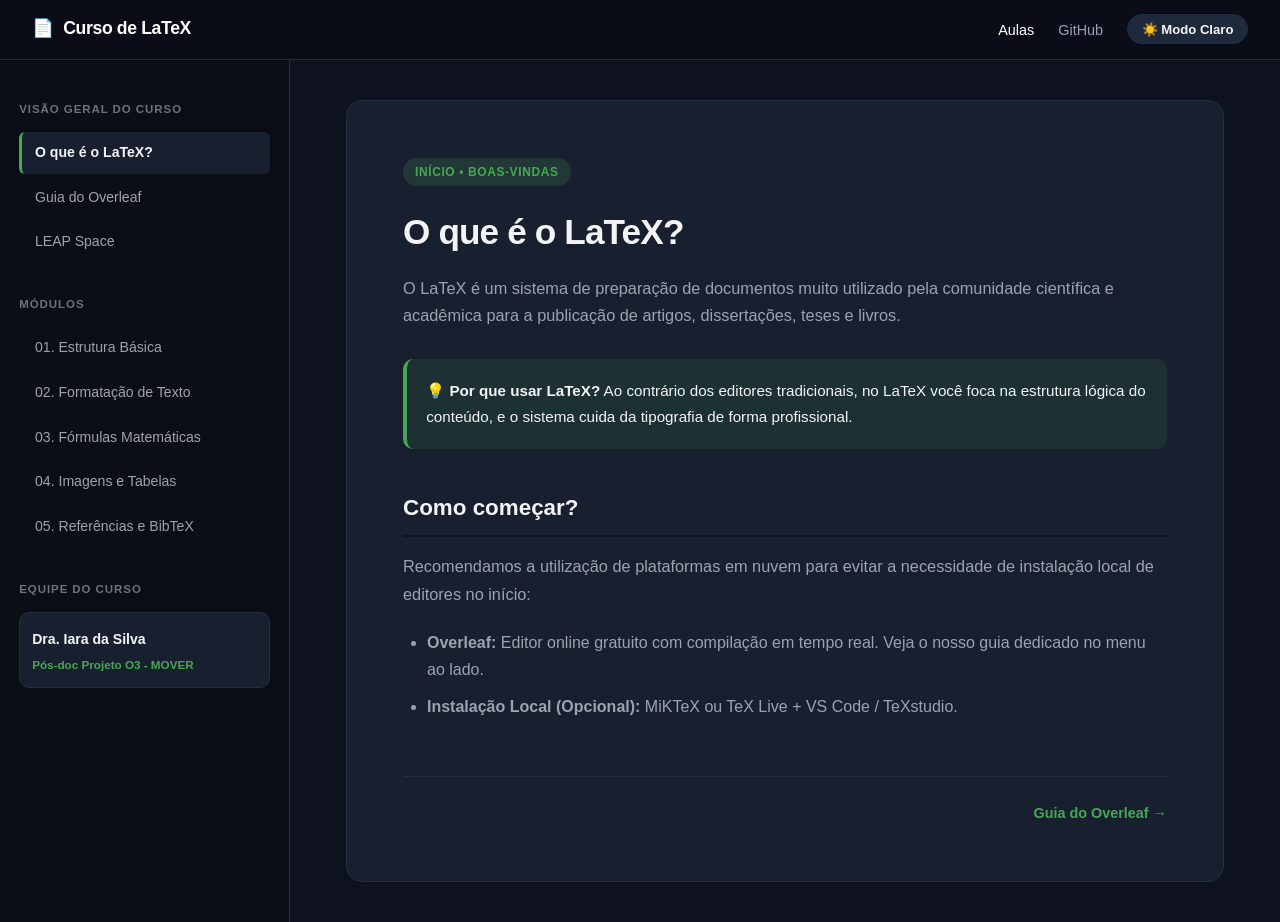
==== index.html @ 72838139 "Update index.html" ====
<!DOCTYPE html>
<html lang="pt-BR">
<head>
    <meta charset="UTF-8">
    <meta name="viewport" content="width=device-width, initial-scale=1.0">
    <title>Curso de LaTeX - Introdução</title>
    <link rel="stylesheet" href="styles.css">
</head>
<body>

    <header class="navbar">
        <div class="nav-container">
            <a href="index.html" class="logo">📄 <span>Curso de LaTeX</span></a>
            <ul class="nav-links">
                <li><a href="index.html" class="active">Aulas</a></li>
                <li><a href="https://github.com/iaradasilva/curso_latex" target="_blank">GitHub</a></li>
                <li><button id="theme-toggle" class="theme-btn" onclick="toggleTheme()">☀️ Modo Claro</button></li>
            </ul>
        </div>
    </header>

    <div class="course-layout">
        
        <aside class="sidebar">
            <div class="sidebar-section">
                <h3 class="sidebar-title">VISÃO GERAL DO CURSO</h3>
                <ul class="sidebar-menu">
                    <li><a href="index.html" class="active">O que é o LaTeX?</a></li>
                    <li><a href="overleaf.html">Guia do Overleaf</a></li>
                    <li><a href="leapspace.html">LEAP Space</a></li>
                </ul>
            </div>
            
            <div class="sidebar-section">
                <h3 class="sidebar-title">MÓDULOS</h3>
                <ul class="sidebar-menu">
                    <li><a href="modulo1.html">01. Estrutura Básica</a></li>
                    <li><a href="modulo2.html">02. Formatação de Texto</a></li>
                    <li><a href="modulo3.html">03. Fórmulas Matemáticas</a></li>
                    <li><a href="modulo4.html">04. Imagens e Tabelas</a></li>
                    <li><a href="modulo5.html">05. Referências e BibTeX</a></li>
                </ul>
            </div>

            <div class="sidebar-section">
                <h3 class="sidebar-title">EQUIPE DO CURSO</h3>
                <div class="team-container">
                    <div class="team-card">
                        <div class="team-info">
                            <a href="http://lattes.cnpq.br/3243591335541060" target="_blank" style="text-decoration: none;">
                                <span class="team-name">Dra. Iara da Silva</span>
                            </a>
                            <span class="team-role">Pós-doc Projeto O3 - MOVER</span>
                        </div>
                    </div>
                </div>
            </div>
        </aside>

        <main class="content-area">
            <div class="card-container">
                <span class="badge badge-green">INÍCIO • BOAS-VINDAS</span>
                <h1>O que é o LaTeX?</h1>
                <p>O LaTeX é um sistema de preparação de documentos muito utilizado pela comunidade científica e acadêmica para a publicação de artigos, dissertações, teses e livros.</p>
                
                <div class="callout callout-tip">
                    💡 <strong>Por que usar LaTeX?</strong> Ao contrário dos editores tradicionais, no LaTeX você foca na estrutura lógica do conteúdo, e o sistema cuida da tipografia de forma profissional.
                </div>

                <h2>Como começar?</h2>
                <p>Recomendamos a utilização de plataformas em nuvem para evitar a necessidade de instalação local de editores no início:</p>
                <ul>
                    <li><strong>Overleaf:</strong> Editor online gratuito com compilação em tempo real. Veja o nosso guia dedicado no menu ao lado.</li>
                    <li><strong>Instalação Local (Opcional):</strong> MiKTeX ou TeX Live + VS Code / TeXstudio.</li>
                </ul>

                <div class="lesson-footer">
                    <span></span>
                    <a href="overleaf.html">Guia do Overleaf &rarr;</a>
                </div>
            </div>
        </main>

    </div>

    <script src="script.js"></script>
</body>
</html>
---- styles.css ----
/* ==========================================
   VARIAVEIS DE CORES (TEMA ESCURO - PADRÃO)
   ========================================== */
:root {
    --bg-main: #0E131F;
    --bg-card: #182030;
    --bg-sidebar: #0B0E17;
    --text-primary: #F3F4F6;
    --text-secondary: #9CA3AF;
    --text-muted: #6B7280;
    
    --accent-green: #47A853;
    --accent-green-glow: rgba(71, 168, 83, 0.18);
    --accent-green-hover: #3B9144;
    
    --border-color: #242E42;
    --code-bg: #111724;
    --code-border: #2D3A52;
    --code-text: #E5E7EB;
    
    --navbar-bg: rgba(11, 14, 23, 0.90);
    --btn-toggle-bg: #1E293B;
    --btn-toggle-text: #F3F4F6;
}

/* ==========================================
   VARIAVEIS DE CORES (TEMA CLARO / OFF-WHITE)
   ========================================== */
[data-theme="light"] {
    --bg-main: #F4F6F8;
    --bg-card: #FFFFFF;
    --bg-sidebar: #EBF0EC;
    
    --text-primary: #1E293B;
    --text-secondary: #475569;
    --text-muted: #64748B;
    
    --accent-green: #47A853;
    --accent-green-glow: rgba(71, 168, 83, 0.12);
    --accent-green-hover: #35803E;
    
    --border-color: #E2E8F0;
    --code-bg: #0F172A;
    --code-border: #1E293B;
    --code-text: #E2E8F0;
    
    --navbar-bg: #0E131F;
    --btn-toggle-bg: #FFFFFF;
    --btn-toggle-text: #1E293B;
}

/* Reset & Base */
* {
    box-sizing: border-box;
    margin: 0;
    padding: 0;
}

body {
    font-family: -apple-system, BlinkMacSystemFont, "Segoe UI", Roboto, Oxygen, Ubuntu, Cantarell, sans-serif;
    background-color: var(--bg-main);
    color: var(--text-primary);
    line-height: 1.7;
    -webkit-font-smoothing: antialiased;
    transition: background-color 0.3s ease, color 0.3s ease;
}

/* Navbar Superior */
.navbar {
    background-color: var(--navbar-bg);
    backdrop-filter: blur(12px);
    border-bottom: 1px solid var(--border-color);
    padding: 0.9rem 2rem;
    position: sticky;
    top: 0;
    z-index: 100;
}

.nav-container {
    display: flex;
    justify-content: space-between;
    align-items: center;
    max-width: 1400px;
    margin: 0 auto;
}

.logo {
    color: var(--accent-green);
    font-weight: 800;
    font-size: 1.1rem;
    text-decoration: none;
    display: flex;
    align-items: center;
    gap: 0.6rem;
    letter-spacing: -0.02em;
}

.logo span { 
    color: #FFFFFF; 
}

.nav-links {
    display: flex;
    gap: 1.5rem;
    list-style: none;
    align-items: center;
}

.nav-links a {
    color: #94A3B8;
    text-decoration: none;
    font-size: 0.9rem;
    font-weight: 500;
    transition: all 0.2s;
}

.nav-links a:hover, 
.nav-links a.active {
    color: #FFFFFF;
}

/* Botão de Alternar Tema */
.theme-btn {
    background-color: var(--btn-toggle-bg);
    color: var(--btn-toggle-text);
    border: 1px solid var(--border-color);
    padding: 0.4rem 0.85rem;
    border-radius: 20px;
    cursor: pointer;
    font-size: 0.82rem;
    font-weight: 600;
    transition: all 0.2s ease;
}

.theme-btn:hover {
    transform: scale(1.03);
    border-color: var(--accent-green);
}

/* Layout Principal */
.course-layout {
    display: flex;
    max-width: 1400px;
    margin: 0 auto;
    min-height: calc(100vh - 65px);
}

/* Sidebar */
.sidebar {
    width: 290px;
    background-color: var(--bg-sidebar);
    border-right: 1px solid var(--border-color);
    padding: 2.5rem 1.2rem 2.5rem 1.2rem;
    flex-shrink: 0;
    transition: background-color 0.3s ease;
}

.sidebar-section {
    margin-bottom: 2rem;
}

.sidebar-title {
    font-size: 0.72rem;
    font-weight: 800;
    text-transform: uppercase;
    letter-spacing: 0.08em;
    color: var(--text-muted);
    margin-bottom: 0.8rem;
}

.sidebar-menu {
    list-style: none;
}

.sidebar-menu li {
    margin-bottom: 0.2rem;
}

.sidebar-menu a {
    display: block;
    padding: 0.55rem 0.8rem;
    color: var(--text-secondary);
    text-decoration: none;
    font-size: 0.88rem;
    border-radius: 6px;
    transition: all 0.2s;
    font-weight: 500;
    border-left: 3px solid transparent;
}

.sidebar-menu a:hover {
    color: var(--accent-green);
    background-color: var(--accent-green-glow);
}

.sidebar-menu a.active {
    color: var(--text-primary);
    background-color: var(--bg-card);
    border-left: 3px solid var(--accent-green);
    font-weight: 700;
    box-shadow: 0 1px 4px rgba(0, 0, 0, 0.05);
}

/* Equipe do Curso */
.team-container {
    display: flex;
    flex-direction: column;
    gap: 0.75rem;
    margin-top: 0.5rem;
}

.team-card {
    display: flex;
    align-items: center;
    gap: 0.85rem;
    padding: 0.75rem;
    background-color: var(--bg-card);
    border: 1px solid var(--border-color);
    border-radius: 10px;
    transition: all 0.2s ease;
}

.team-card:hover {
    border-color: var(--accent-green);
    transform: translateY(-1px);
}

.team-info {
    display: flex;
    flex-direction: column;
    justify-content: center;
}

.team-name {
    font-size: 0.88rem;
    font-weight: 700;
    color: var(--text-primary);
    line-height: 1.2;
}

.team-role {
    font-size: 0.73rem;
    color: var(--accent-green);
    font-weight: 600;
    margin-top: 0.2rem;
}

/* Área de Conteúdo Central */
.content-area {
    flex: 1;
    padding: 2.5rem 3.5rem;
}

.card-container {
    background-color: var(--bg-card);
    border: 1px solid var(--border-color);
    border-radius: 16px;
    padding: 3.5rem;
    max-width: 920px;
    margin: 0 auto;
    box-shadow: 0 4px 20px rgba(0, 0, 0, 0.05);
    transition: background-color 0.3s ease;
}

/* Tipografia */
.card-container h1 {
    font-size: 2.2rem;
    font-weight: 800;
    letter-spacing: -0.025em;
    color: var(--text-primary);
    margin-bottom: 0.8rem;
}

.card-container h2 {
    font-size: 1.4rem;
    font-weight: 700;
    margin-top: 2.5rem;
    margin-bottom: 1rem;
    color: var(--text-primary);
    border-bottom: 2px solid var(--bg-main);
    padding-bottom: 0.5rem;
}

.card-container p {
    color: var(--text-secondary);
    margin-bottom: 1.25rem;
    font-size: 1.02rem;
}

.card-container ul, 
.card-container ol {
    margin-left: 1.5rem;
    margin-bottom: 1.8rem;
    color: var(--text-secondary);
}

.card-container li {
    margin-bottom: 0.6rem;
}

/* Callouts */
.callout {
    padding: 1.2rem;
    border-radius: 10px;
    margin: 1.8rem 0;
    border-left: 4px solid;
    font-size: 0.95rem;
}

.callout-info {
    background: rgba(37, 99, 235, 0.1);
    border-color: #3B82F6;
    color: var(--text-primary);
}

.callout-tip {
    background: rgba(71, 168, 83, 0.12);
    border-color: var(--accent-green);
    color: var(--text-primary);
}

.callout-warning {
    background: rgba(245, 158, 11, 0.1);
    border-color: #F59E0B;
    color: var(--text-primary);
}

/* Blocos de Código */
code {
    background-color: var(--code-bg);
    border: 1px solid var(--code-border);
    color: #9EEFA9;
    padding: 0.2rem 0.45rem;
    border-radius: 6px;
    font-family: 'Fira Code', Consolas, Monaco, monospace;
    font-size: 0.88rem;
}

pre {
    background-color: var(--code-bg);
    border: 1px solid var(--code-border);
    padding: 1.2rem;
    border-radius: 10px;
    overflow-x: auto;
    margin: 1.5rem 0;
}

pre code {
    background: transparent;
    border: none;
    padding: 0;
    color: var(--code-text);
}

/* Badges */
.badge {
    display: inline-block;
    padding: 0.25rem 0.75rem;
    border-radius: 9999px;
    font-size: 0.75rem;
    font-weight: 800;
    text-transform: uppercase;
    letter-spacing: 0.05em;
    margin-bottom: 1rem;
}

.badge-green { 
    background: var(--accent-green-glow); 
    color: var(--accent-green); 
}

/* Rodapé */
.lesson-footer {
    display: flex;
    justify-content: space-between;
    margin-top: 3.5rem;
    padding-top: 1.5rem;
    border-top: 1px solid var(--border-color);
}

.lesson-footer a {
    color: var(--accent-green);
    text-decoration: none;
    font-size: 0.9rem;
    font-weight: 700;
    transition: color 0.2s;
}

.lesson-footer a:hover {
    color: var(--text-primary);
}
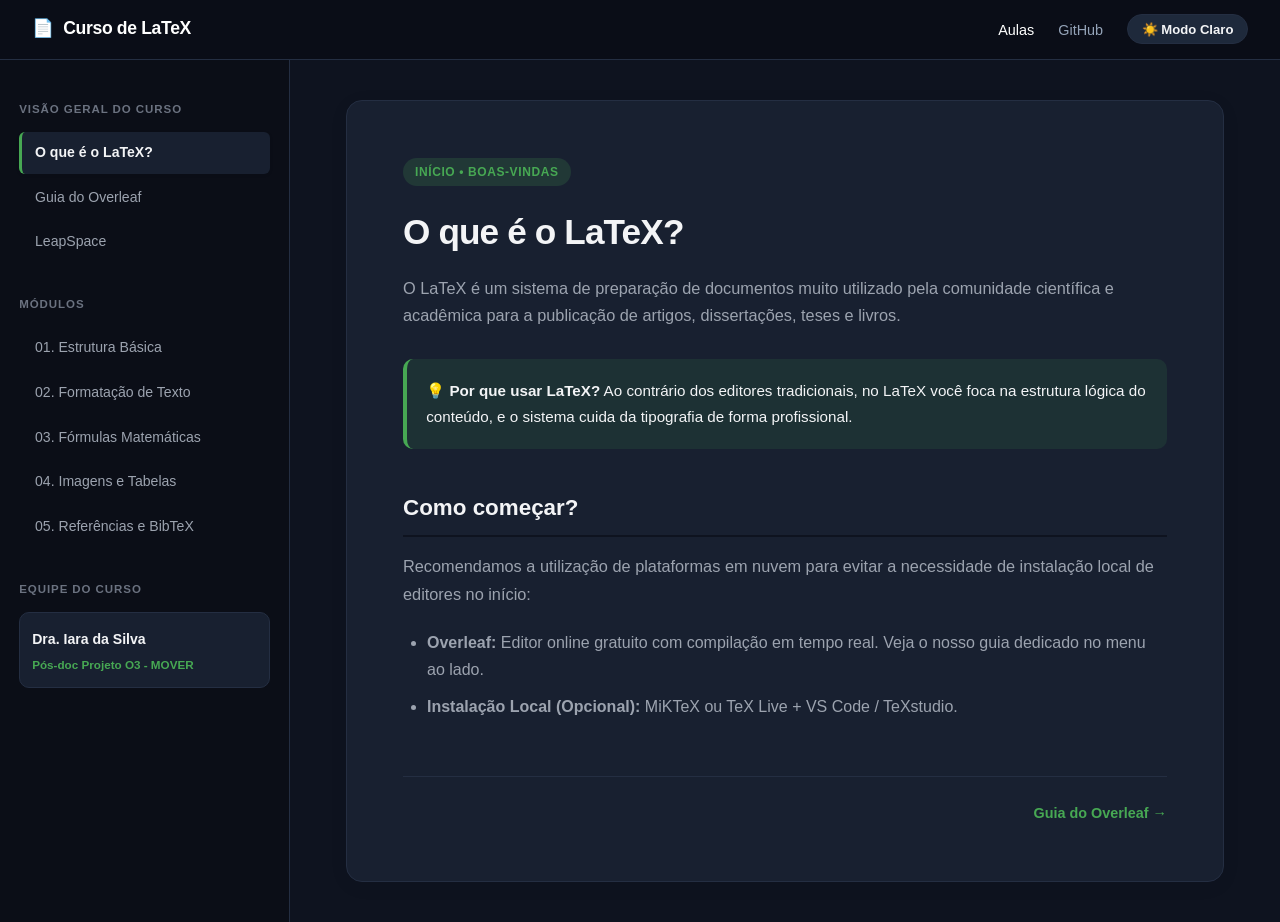
==== commit 35704a26: "Update index.html" ====
--- a/index.html
+++ b/index.html
@@ -27,7 +27,7 @@
                 <ul class="sidebar-menu">
                     <li><a href="index.html" class="active">O que é o LaTeX?</a></li>
                     <li><a href="overleaf.html">Guia do Overleaf</a></li>
-                    <li><a href="leapspace.html">LEAP Space</a></li>
+                    <li><a href="leapspace.html">LeapSpace</a></li>
                 </ul>
             </div>
             
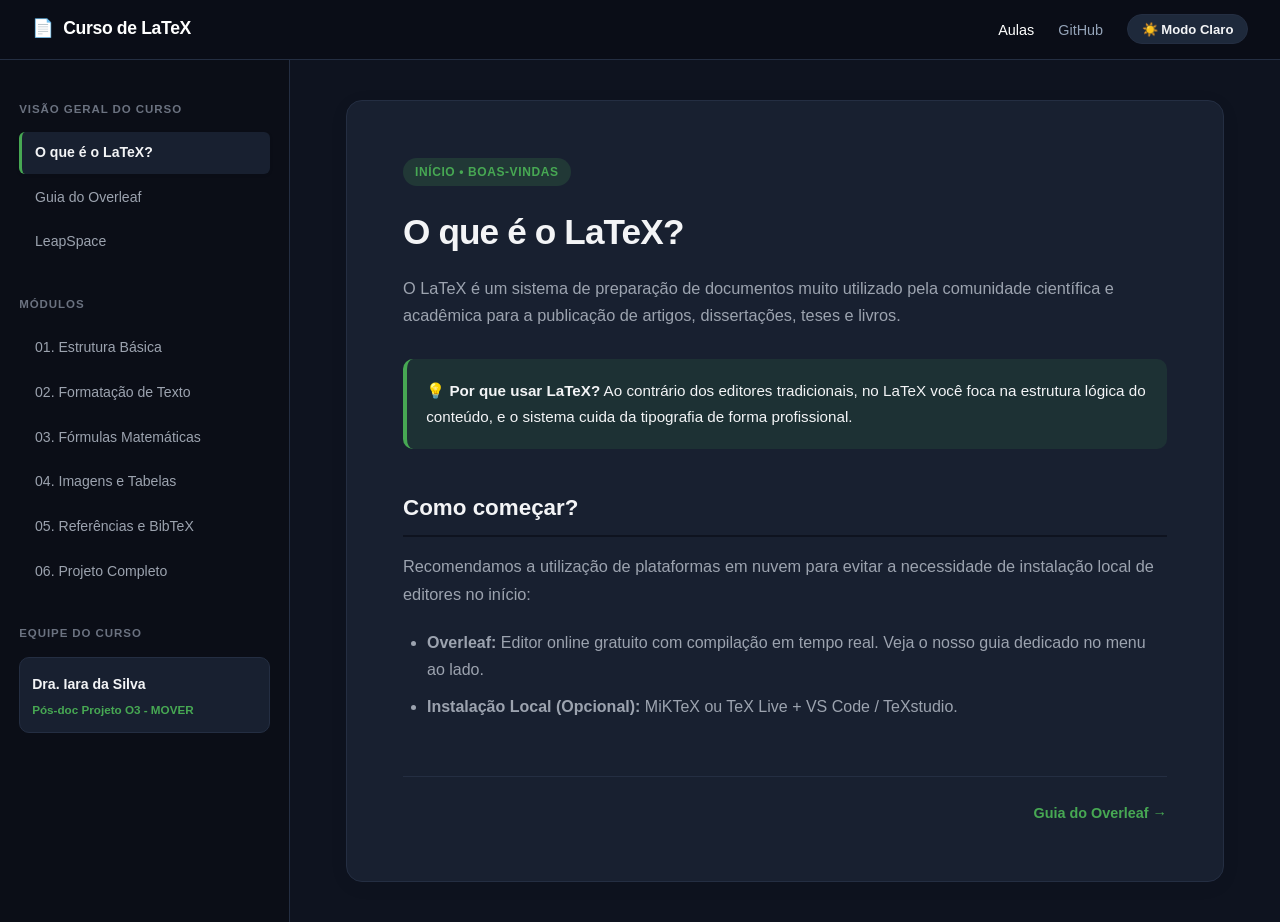
==== commit d8a81e00: "Update index.html" ====
--- a/index.html
+++ b/index.html
@@ -39,6 +39,7 @@
                     <li><a href="modulo3.html">03. Fórmulas Matemáticas</a></li>
                     <li><a href="modulo4.html">04. Imagens e Tabelas</a></li>
                     <li><a href="modulo5.html">05. Referências e BibTeX</a></li>
+                    <li><a href="modulo6.html">06. Projeto Completo</a></li>
                 </ul>
             </div>
 
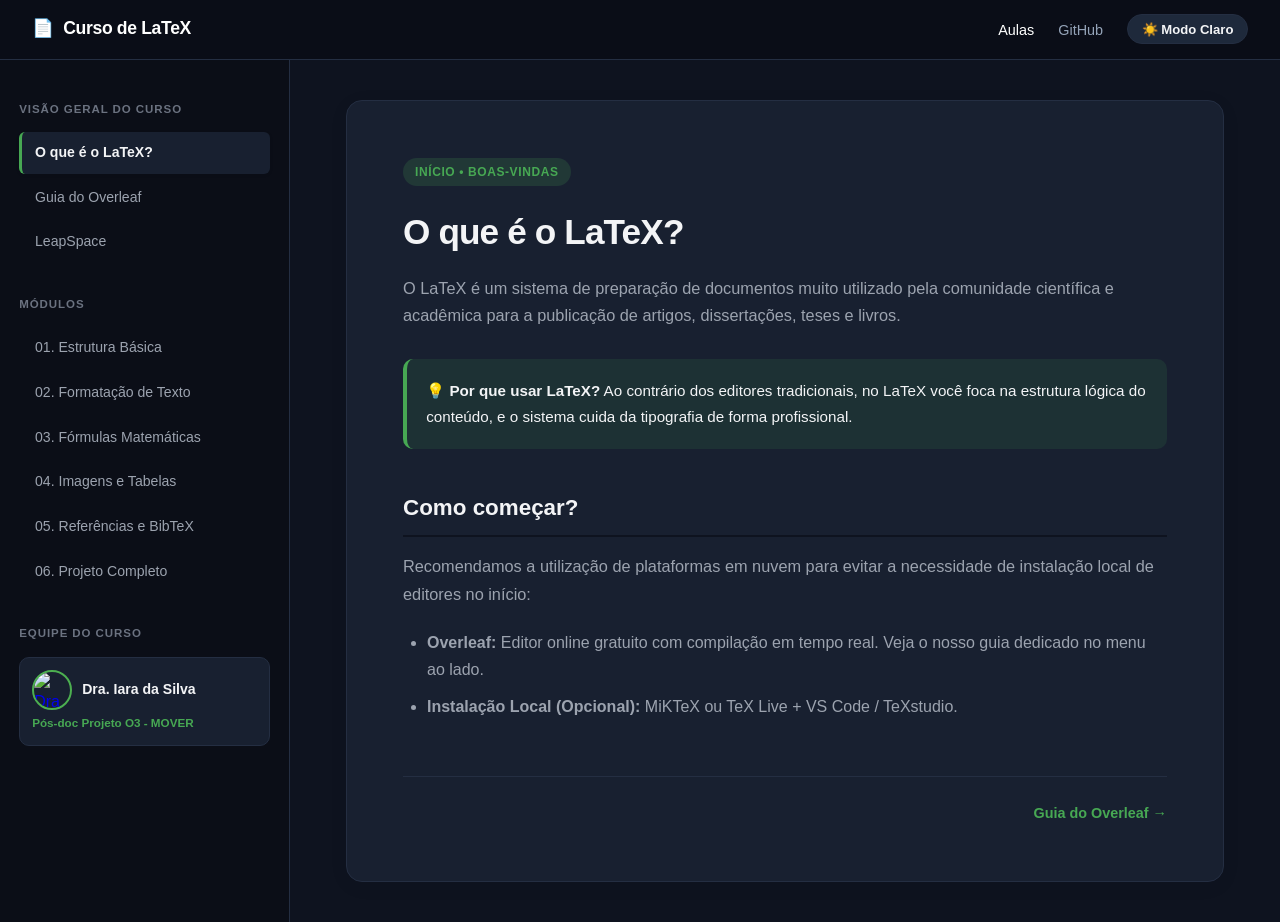
==== commit 5af33259: "Update index.html" ====
--- a/index.html
+++ b/index.html
@@ -5,6 +5,21 @@
     <meta name="viewport" content="width=device-width, initial-scale=1.0">
     <title>Curso de LaTeX - Introdução</title>
     <link rel="stylesheet" href="styles.css">
+    <style>
+        /* Ajuste fino para alinhar a foto de perfil com o nome */
+        .team-info-header {
+            display: flex;
+            align-items: center;
+            gap: 10px;
+        }
+        .team-avatar {
+            width: 40px;
+            height: 40px;
+            border-radius: 50%;
+            object-fit: cover;
+            border: 2px solid var(--primary-color, #4CAF50);
+        }
+    </style>
 </head>
 <body>
 
@@ -48,7 +63,8 @@
                 <div class="team-container">
                     <div class="team-card">
                         <div class="team-info">
-                            <a href="http://lattes.cnpq.br/3243591335541060" target="_blank" style="text-decoration: none;">
+                            <a href="http://lattes.cnpq.br/3243591335541060" target="_blank" style="text-decoration: none;" class="team-info-header">
+                                <img src="https://github.com/iaradasilva.png" alt="Dra. Iara da Silva" class="team-avatar">
                                 <span class="team-name">Dra. Iara da Silva</span>
                             </a>
                             <span class="team-role">Pós-doc Projeto O3 - MOVER</span>
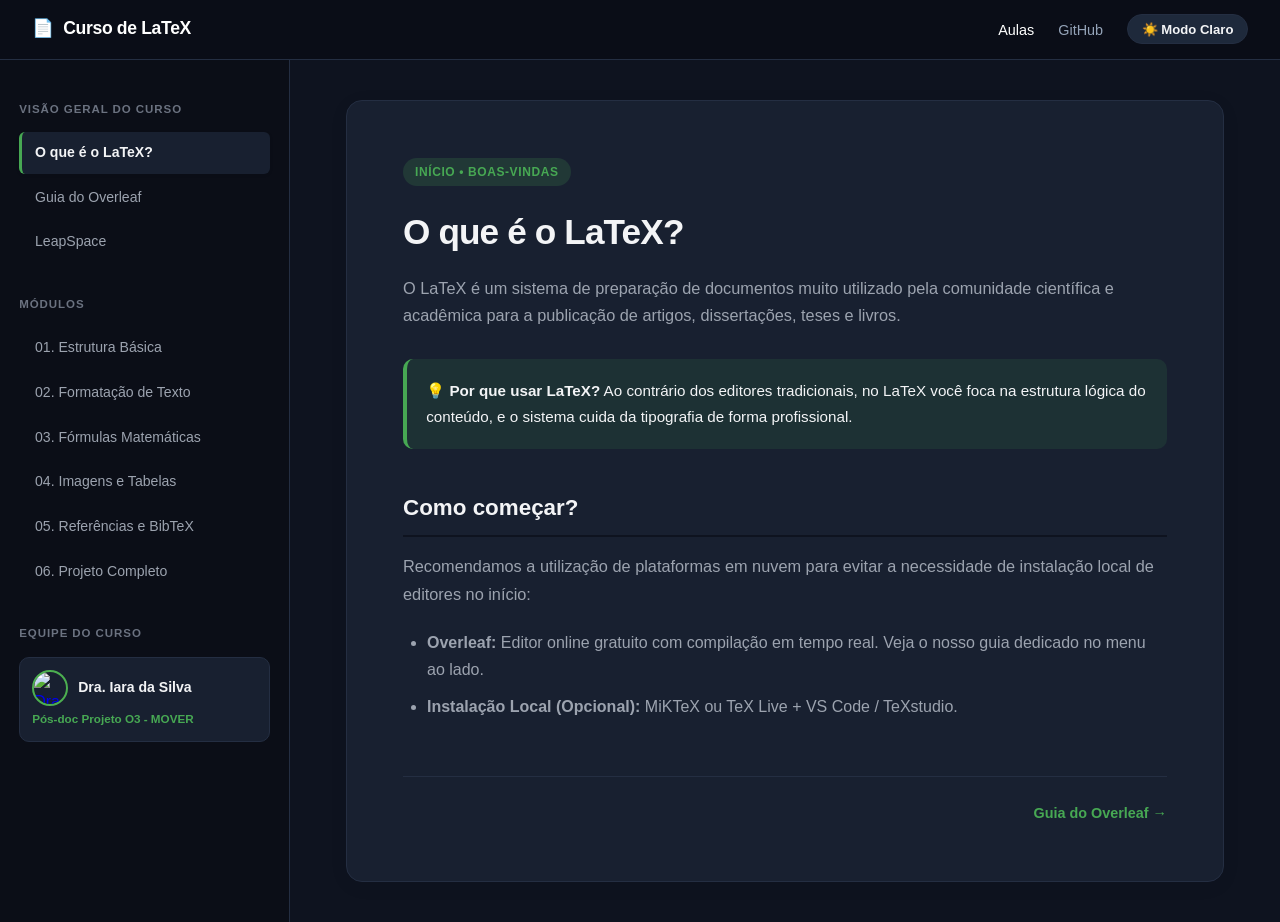
==== commit 15be9021: "Update index.html" ====
--- a/index.html
+++ b/index.html
@@ -6,15 +6,14 @@
     <title>Curso de LaTeX - Introdução</title>
     <link rel="stylesheet" href="styles.css">
     <style>
-        /* Ajuste fino para alinhar a foto de perfil com o nome */
         .team-info-header {
             display: flex;
             align-items: center;
             gap: 10px;
         }
         .team-avatar {
-            width: 40px;
-            height: 40px;
+            width: 36px;
+            height: 36px;
             border-radius: 50%;
             object-fit: cover;
             border: 2px solid var(--primary-color, #4CAF50);
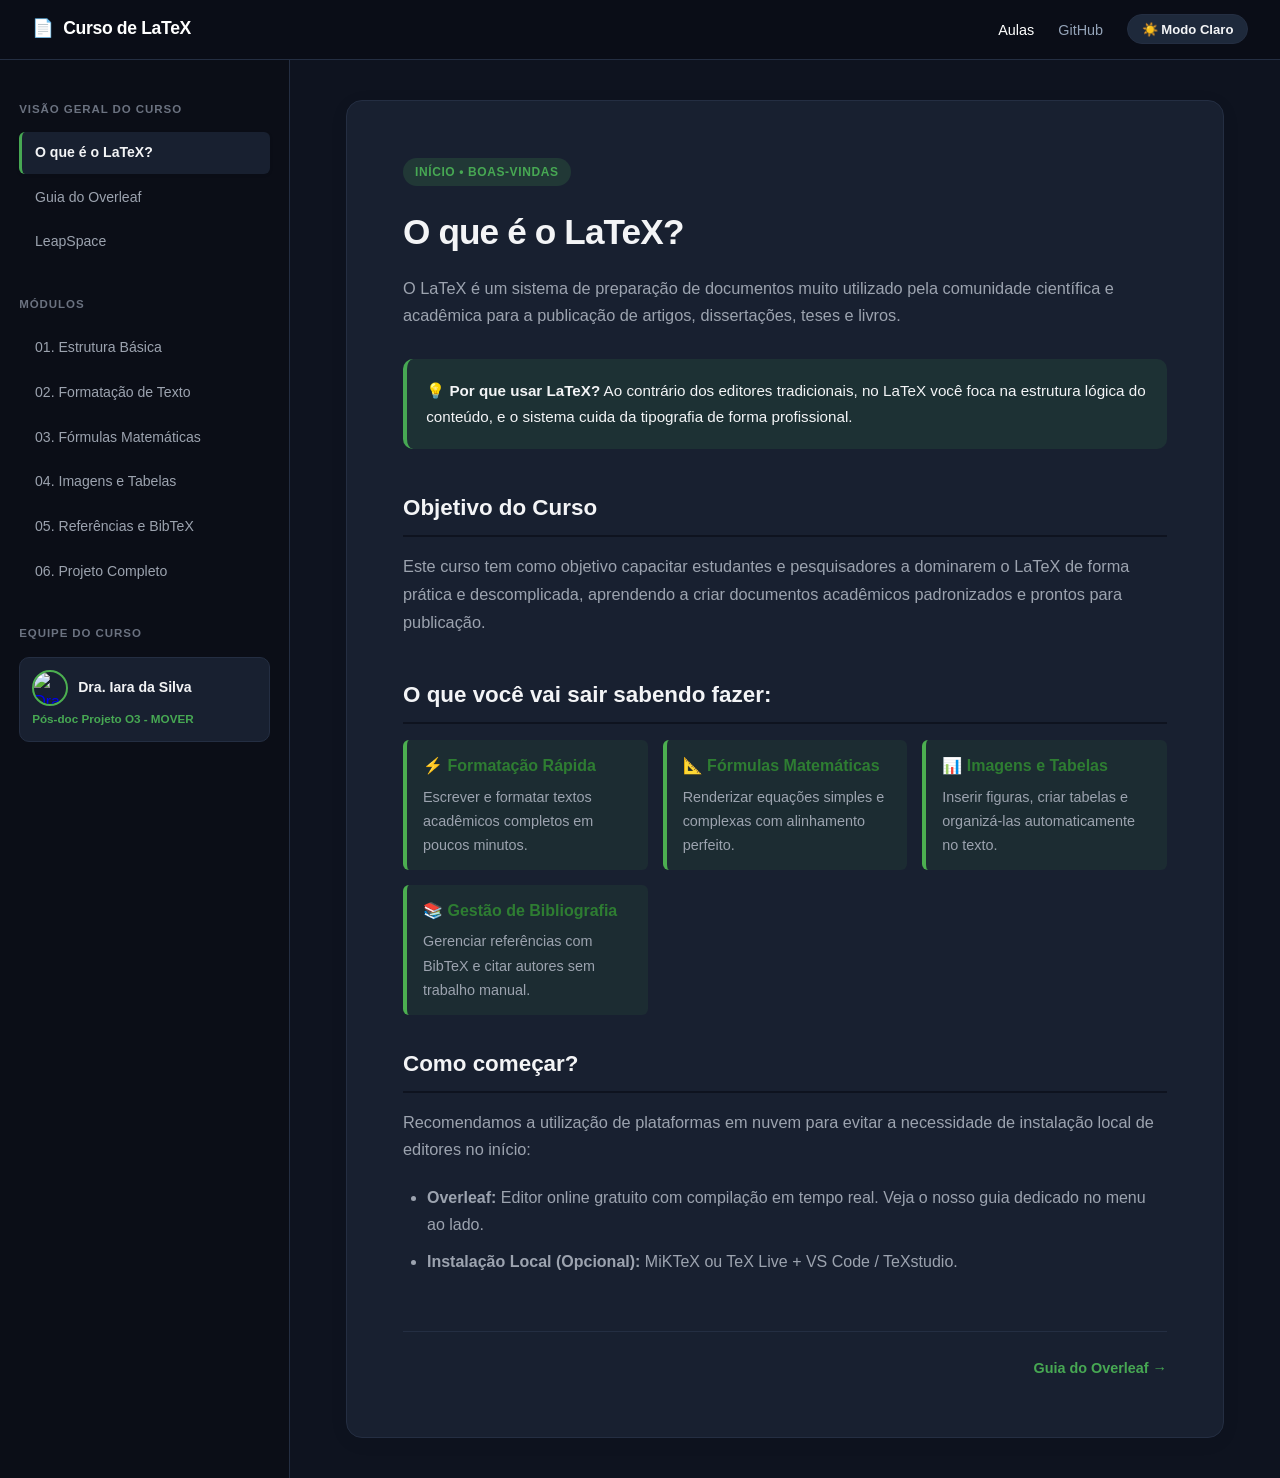
==== commit 60126dc1: "Update index.html" ====
--- a/index.html
+++ b/index.html
@@ -17,6 +17,26 @@
             border-radius: 50%;
             object-fit: cover;
             border: 2px solid var(--primary-color, #4CAF50);
+        }
+        .skills-grid {
+            display: grid;
+            grid-template-columns: repeat(auto-fit, minmax(220px, 1fr));
+            gap: 15px;
+            margin-top: 15px;
+        }
+        .skill-card {
+            background-color: rgba(76, 175, 80, 0.08);
+            border-left: 4px solid #4CAF50;
+            padding: 12px 16px;
+            border-radius: 6px;
+        }
+        .skill-card h4 {
+            margin: 0 0 5px 0;
+            color: #2e7d32;
+        }
+        .skill-card p {
+            margin: 0;
+            font-size: 0.9em;
         }
     </style>
 </head>
@@ -83,7 +103,30 @@
                     💡 <strong>Por que usar LaTeX?</strong> Ao contrário dos editores tradicionais, no LaTeX você foca na estrutura lógica do conteúdo, e o sistema cuida da tipografia de forma profissional.
                 </div>
 
-                <h2>Como começar?</h2>
+                <h2>Objetivo do Curso</h2>
+                <p>Este curso tem como objetivo capacitar estudantes e pesquisadores a dominarem o LaTeX de forma prática e descomplicada, aprendendo a criar documentos acadêmicos padronizados e prontos para publicação.</p>
+
+                <h2>O que você vai sair sabendo fazer:</h2>
+                <div class="skills-grid">
+                    <div class="skill-card">
+                        <h4>⚡ Formatação Rápida</h4>
+                        <p>Escrever e formatar textos acadêmicos completos em poucos minutos.</p>
+                    </div>
+                    <div class="skill-card">
+                        <h4>📐 Fórmulas Matemáticas</h4>
+                        <p>Renderizar equações simples e complexas com alinhamento perfeito.</p>
+                    </div>
+                    <div class="skill-card">
+                        <h4>📊 Imagens e Tabelas</h4>
+                        <p>Inserir figuras, criar tabelas e organizá-las automaticamente no texto.</p>
+                    </div>
+                    <div class="skill-card">
+                        <h4>📚 Gestão de Bibliografia</h4>
+                        <p>Gerenciar referências com BibTeX e citar autores sem trabalho manual.</p>
+                    </div>
+                </div>
+
+                <h2 style="margin-top: 30px;">Como começar?</h2>
                 <p>Recomendamos a utilização de plataformas em nuvem para evitar a necessidade de instalação local de editores no início:</p>
                 <ul>
                     <li><strong>Overleaf:</strong> Editor online gratuito com compilação em tempo real. Veja o nosso guia dedicado no menu ao lado.</li>
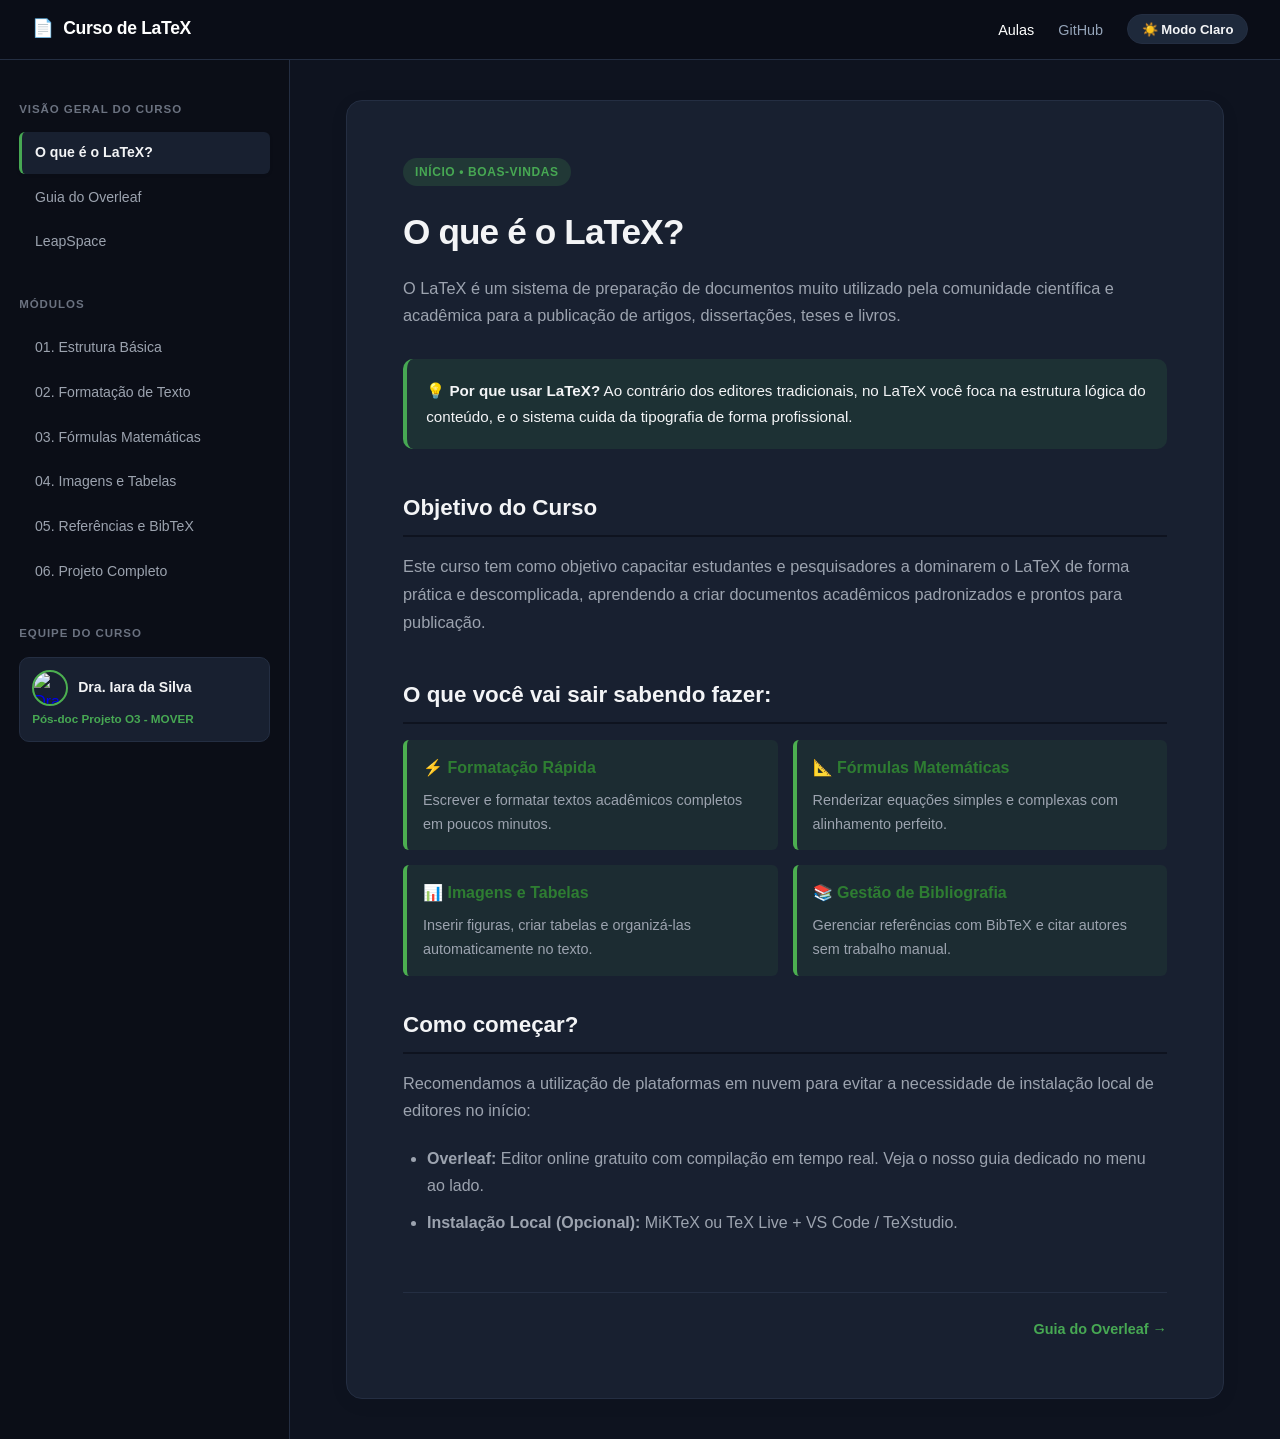
==== commit 23f40eac: "Update index.html" ====
--- a/index.html
+++ b/index.html
@@ -18,20 +18,26 @@
             object-fit: cover;
             border: 2px solid var(--primary-color, #4CAF50);
         }
+        /* Ajuste do grid para alinhar 2 por 2 perfeitamente */
         .skills-grid {
             display: grid;
-            grid-template-columns: repeat(auto-fit, minmax(220px, 1fr));
+            grid-template-columns: repeat(auto-fit, minmax(200px, 1fr));
             gap: 15px;
             margin-top: 15px;
+        }
+        @media (min-width: 600px) {
+            .skills-grid {
+                grid-template-columns: repeat(2, 1fr); /* Força 2 colunas no desktop/tablet */
+            }
         }
         .skill-card {
             background-color: rgba(76, 175, 80, 0.08);
             border-left: 4px solid #4CAF50;
-            padding: 12px 16px;
+            padding: 14px 16px;
             border-radius: 6px;
         }
         .skill-card h4 {
-            margin: 0 0 5px 0;
+            margin: 0 0 6px 0;
             color: #2e7d32;
         }
         .skill-card p {
